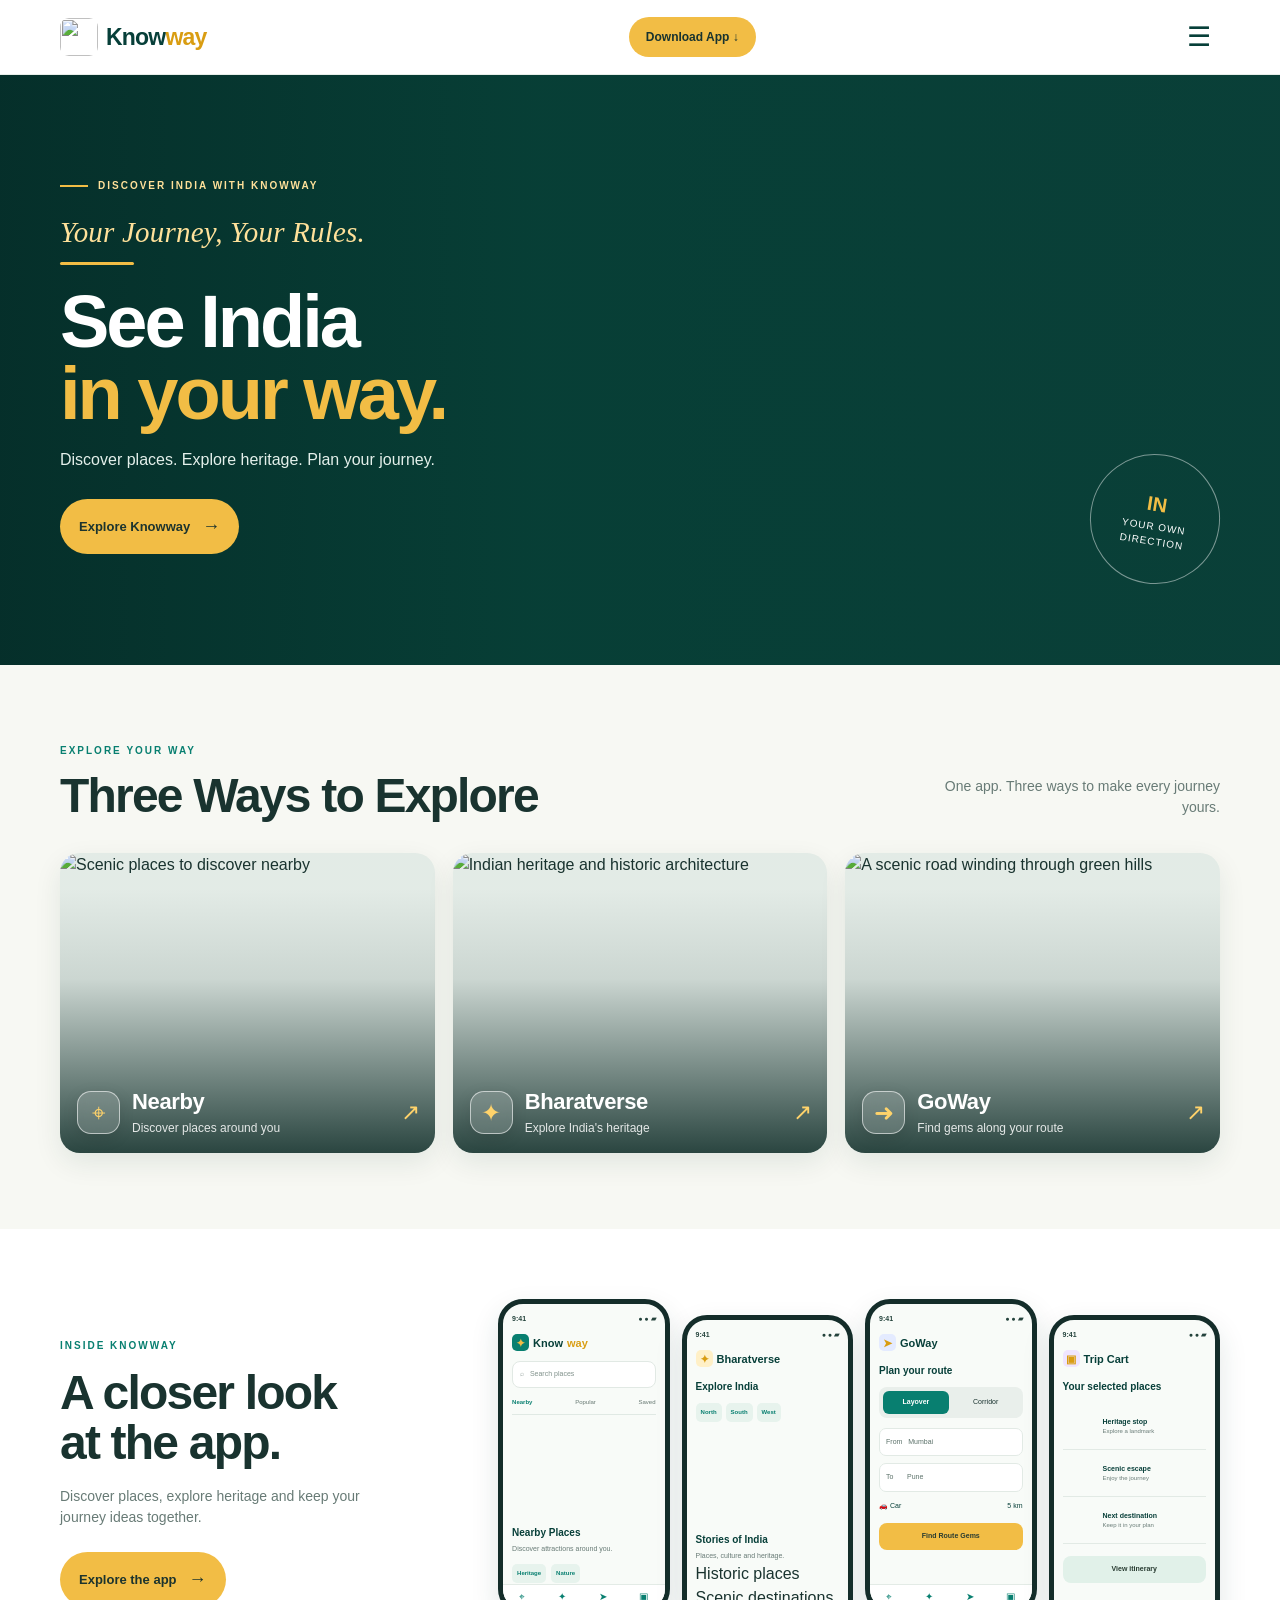
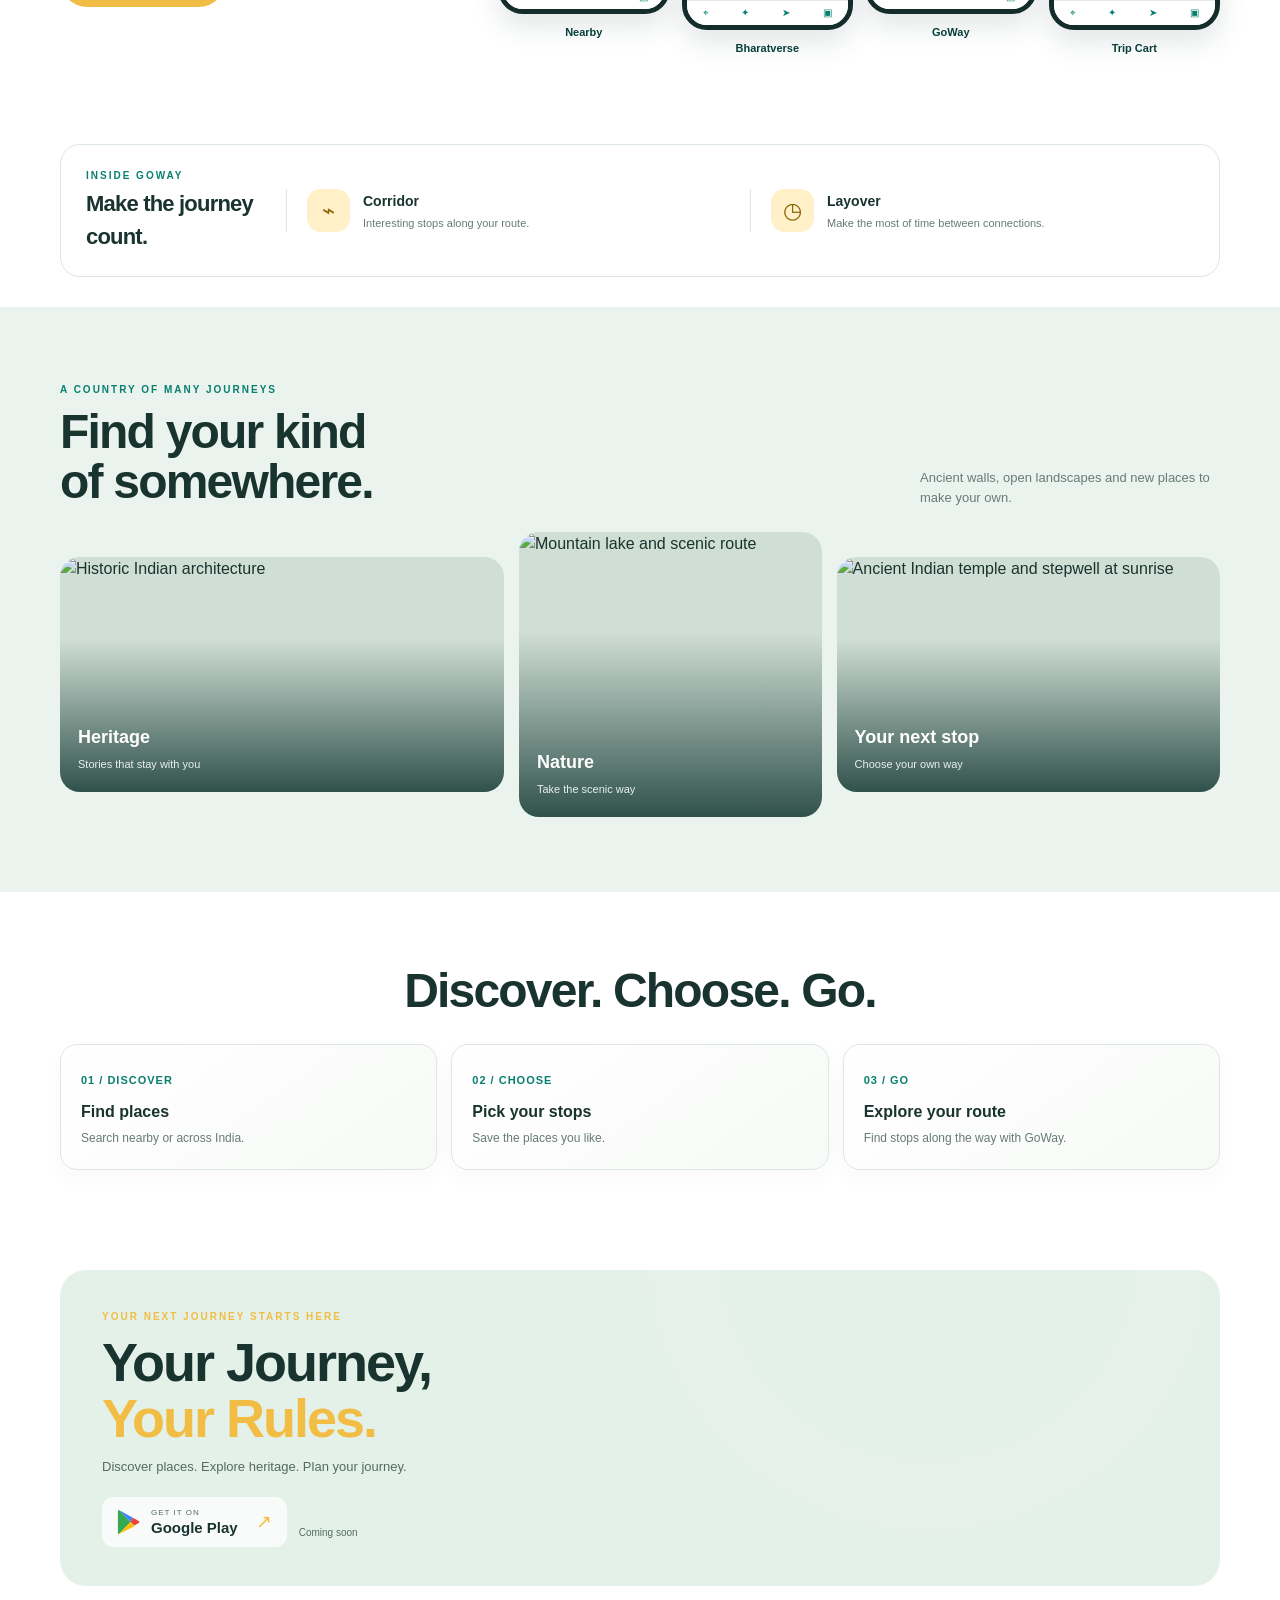
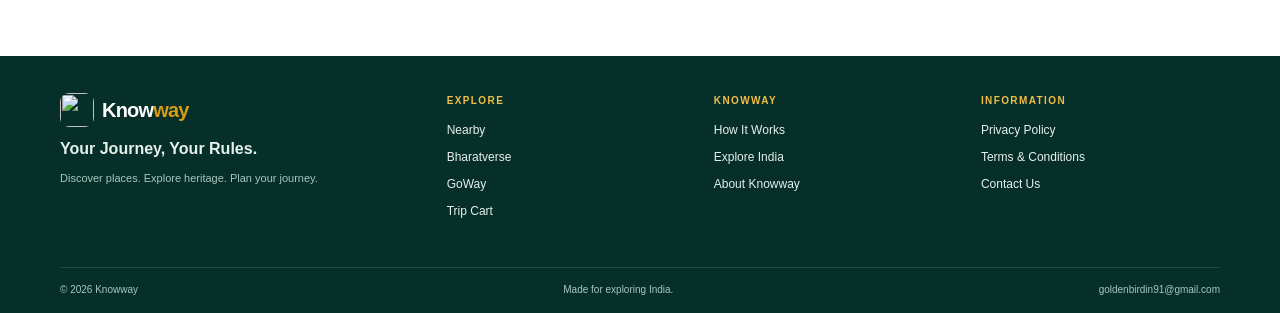
==== assets/index.html @ cfdfed5c "Add files via upload" ====
<!doctype html>
<html lang="en">
<head>
<meta charset="utf-8"><meta name="viewport" content="width=device-width, initial-scale=1">
<meta name="theme-color" content="#07584f">
<meta name="description" content="Your Journey, Your Rules. Discover nearby places, explore India's heritage with Bharatverse, find route-side places with GoWay, and collect your plans in Trip Cart.">
<title>Knowway — Your Journey, Your Rules</title>
<link rel="canonical" href="https://knowway.in/">
<link rel="icon" type="image/png" sizes="48x48" href="assets/knowway-icon.png"><link rel="apple-touch-icon" href="assets/knowway-icon.png">
<meta property="og:type" content="website"><meta property="og:site_name" content="Knowway"><meta property="og:title" content="Knowway — Your Journey, Your Rules"><meta property="og:description" content="Discover India at your pace with Nearby, Bharatverse, GoWay and Trip Cart."><meta property="og:url" content="https://knowway.in/"><meta property="og:image" content="https://knowway.in/assets/heritage-monument.jpg">
<script type="application/ld+json">{"@context":"https://schema.org","@type":"WebSite","name":"Knowway","url":"https://knowway.in/","description":"An India-focused travel and heritage discovery app."}</script>
<style>
:root{--teal:#087f70;--deep:#073f39;--gold:#f2bd45;--ink:#19332f;--muted:#687b76;--paper:#f7f8f3;--line:#dce7e1;--white:#fff}*{box-sizing:border-box}html{scroll-behavior:smooth;scroll-padding-top:82px}body{margin:0;font-family:Arial,Helvetica,sans-serif;color:var(--ink);line-height:1.5;background:var(--white)}a{color:inherit;text-decoration:none}.wrap{width:min(1160px,calc(100% - 40px));margin:auto}.top{position:sticky;top:0;z-index:20;background:#fffffff0;backdrop-filter:blur(14px);border-bottom:1px solid #e7eee9}.nav{height:74px;display:flex;align-items:center;justify-content:space-between;gap:20px}.brand{display:flex;align-items:center;gap:8px;font-weight:850;letter-spacing:-.8px;font-size:23px;color:var(--deep)}.brand img{width:38px;height:38px;object-fit:contain;border-radius:9px}.brand .way{color:#d99d12}.navlinks{display:flex;align-items:center;gap:23px;font-size:12px;font-weight:750}.navlinks a:not(.navcta):hover{color:var(--teal)}.navcta{background:var(--gold);border-radius:99px;padding:11px 17px}.menu{display:inline-flex;align-items:center;justify-content:center;width:42px;height:42px;border:0;border-radius:12px;background:transparent;color:var(--deep);font-size:27px;cursor:pointer}.menu:hover{background:#eaf3ee}.menu-panel{display:none;position:absolute;right:max(20px,calc((100vw - 1160px)/2));top:65px;width:250px;padding:10px;background:white;border:1px solid var(--line);border-radius:17px;box-shadow:0 18px 55px #073f3926;z-index:30}.menu-panel.open{display:block}.menu-panel a{display:flex;align-items:center;gap:12px;padding:11px 12px;border-radius:10px;font-size:13px;font-weight:700}.menu-panel a:hover{background:#edf6f1;color:var(--teal)}.menu-panel .mi{width:25px;text-align:center;color:var(--teal);font-size:17px}
/* A bold editorial opening: a full-bleed photograph, offset headline and a small route motif. */
.hero{min-height:590px;position:relative;isolation:isolate;overflow:hidden;display:flex;align-items:center;background:#0b4039;color:white}.hero:before{content:"";position:absolute;z-index:-2;inset:0;background:url('assets/knowway-hero-fort.jpg') center 47%/cover no-repeat;transform:scale(1.02)}.hero:after{content:"";position:absolute;z-index:-1;inset:0;background:linear-gradient(90deg,#052e29ed 0%,#063e35c9 42%,#063e3540 100%)}.hero-inner{padding:72px 0 80px;position:relative}.hero-tag{display:flex;align-items:center;gap:10px;text-transform:uppercase;letter-spacing:2px;font-size:10px;font-weight:800;color:#ffe19a}.hero-tag:before{content:"";width:28px;height:2px;background:var(--gold)}.hero-kicker{font-family:Georgia,serif;font-style:italic;font-size:clamp(20px,2.5vw,29px);color:#ffe19a;margin-top:18px;letter-spacing:.2px}.hero-kicker:after{content:"";display:block;width:74px;height:3px;border-radius:4px;background:var(--gold);margin-top:7px}h1{max-width:780px;margin:21px 0 17px;font-size:clamp(44px,6.5vw,74px);line-height:.98;letter-spacing:-3px;font-weight:850}h1 .journey{color:var(--gold)}.hero-copy{font-size:16px;max-width:420px;color:#e4f0eb;margin:0 0 27px}.primary{display:inline-flex;align-items:center;gap:12px;background:var(--gold);color:#1d342e;font-size:13px;font-weight:800;border-radius:99px;padding:14px 19px}.primary span{font-size:18px}.hero-stamp{position:absolute;right:0;bottom:50px;width:130px;height:130px;border:1px solid #ffffff75;border-radius:50%;display:grid;place-items:center;text-align:center;font-size:10px;letter-spacing:1px;text-transform:uppercase;color:#fff;transform:rotate(9deg)}.hero-stamp b{display:block;color:var(--gold);font-size:20px;letter-spacing:0}
/* Feature story is a compact editorial rail, not a row of repeated feature cards. */
.intro{padding:72px 0 76px;background:var(--paper)}.intro-head{display:grid;grid-template-columns:.9fr 1.1fr;align-items:end;gap:35px;margin-bottom:32px}.eyebrow{font-size:10px;letter-spacing:2px;text-transform:uppercase;font-weight:850;color:var(--teal)}h2{font-size:clamp(30px,4.3vw,48px);line-height:1.04;letter-spacing:-1.8px;margin:10px 0 0}.intro-head p{max-width:430px;margin:0 0 3px;color:var(--muted);font-size:14px}.feature-layout{display:grid;grid-template-columns:.83fr 1.17fr;gap:22px;align-items:stretch}.feature-list{display:flex;flex-direction:column;border-top:1px solid var(--line)}.feature-item{display:grid;grid-template-columns:42px 1fr 20px;gap:12px;align-items:center;padding:18px 5px;border-bottom:1px solid var(--line)}.feature-no{width:34px;height:34px;border-radius:11px;display:grid;place-items:center;background:#e0f1e9;color:var(--teal);font-size:12px;font-weight:800}.feature-item:nth-child(2) .feature-no{background:#fff0c7;color:#8c6500}.feature-item:nth-child(3) .feature-no{background:#e8edff;color:#4a5d9a}.feature-item:nth-child(4) .feature-no{background:#f0e7ff;color:#7750a1}.feature-item h3{font-size:16px;margin:0 0 3px}.feature-item p{font-size:12px;color:var(--muted);margin:0}.feature-item .arrow{color:var(--teal);font-size:20px}.image-feature{position:relative;isolation:isolate;min-height:104px;padding:14px 8px 14px 12px;overflow:hidden;border-radius:14px}.image-feature>img{position:absolute;inset:0;width:100%;height:100%;object-fit:cover;z-index:-2;opacity:.22}.image-feature:before{content:"";position:absolute;inset:0;background:linear-gradient(90deg,#f7f8f3f5,#f7f8f3c9);z-index:-1}.feature-visual{min-height:360px;position:relative;border-radius:26px;overflow:hidden;background:#d9e7df}.feature-visual img{width:100%;height:100%;position:absolute;inset:0;object-fit:cover}.feature-visual:after{content:"";position:absolute;inset:35% 0 0;background:linear-gradient(transparent,#052f29d9)}.visual-note{position:absolute;z-index:1;bottom:24px;left:25px;right:25px;color:#fff;display:flex;align-items:end;justify-content:space-between;gap:15px}.visual-note strong{display:block;font-size:25px;letter-spacing:-.6px}.visual-note span{font-size:12px;color:#e2eee8}.visual-chip{border:1px solid #ffffff99;border-radius:99px;padding:9px 12px;font-size:11px;white-space:nowrap}

/* A compact, illustrative product preview: original UI treatment, not copied from another travel site. */
.app-preview{padding:70px 0 74px;background:#fff;overflow:hidden}.app-preview-inner{display:grid;grid-template-columns:.72fr 1.28fr;gap:32px;align-items:center}.app-preview-copy h2{margin-top:12px}.app-preview-copy p{max-width:310px;color:var(--muted);font-size:14px;margin:18px 0 24px}.phone-showcase{display:grid;grid-template-columns:repeat(4,minmax(0,1fr));gap:12px;align-items:center}.phone{min-width:0}.phone-offset{transform:translateY(16px)}.phone-screen{height:315px;padding:10px 9px 0;border:5px solid #142d2a;border-radius:25px;background:#f8fbf8;box-shadow:0 12px 28px #143e3520;position:relative;overflow:hidden}.phone-status{display:flex;justify-content:space-between;font-size:7px;font-weight:800;color:#24433c;margin-bottom:10px}.phone-brand{font-size:11px;font-weight:850;color:var(--deep);display:flex;align-items:center;gap:4px;margin-bottom:10px}.phone-brand>span:last-child{color:#d99d12}.mini-logo{display:grid;place-items:center;width:17px;height:17px;border-radius:5px;background:var(--teal);color:var(--gold);font-size:11px}.mini-logo.gold{background:#fff0c7;color:#8c6500}.mini-logo.blue{background:#e4ebff;color:#4964a7}.mini-logo.purple{background:#efe5ff;color:#7650a1}.phone-search{font-size:7px;background:white;border:1px solid #e1e9e4;border-radius:8px;padding:7px;color:#80918b;margin-bottom:10px}.phone-tabs{display:flex;justify-content:space-between;font-size:6px;color:#657771;padding-bottom:7px;border-bottom:1px solid #e0e9e4}.phone-tabs b{color:var(--teal)}.phone-photo{height:92px;border-radius:9px;margin:9px 0;background-size:cover;background-position:center}.nearby-photo{background-image:url('assets/heritage-monument.jpg')}.heritage-photo{background-image:url('assets/knowway-destination-nature.jpg')}.phone-title{display:block;font-size:10px;color:var(--deep);margin:4px 0}.phone-screen>small{display:block;font-size:7px;color:var(--muted)}.phone-mini-row{display:flex;gap:5px;margin-top:10px}.phone-mini-row span,.state-pills span{background:#e7f3ed;border-radius:5px;padding:5px;font-size:6px;color:var(--teal);font-weight:700}.phone-bottom{position:absolute;bottom:0;left:0;right:0;height:25px;background:white;border-top:1px solid #e3ebe6;display:flex;align-items:center;justify-content:space-around;color:var(--teal);font-size:10px}.phone>label{display:block;text-align:center;font-size:11px;font-weight:800;color:var(--deep);margin-top:10px}.phone-section-title{font-size:10px;font-weight:800;color:var(--deep);margin:12px 0 9px}.state-pills{display:flex;gap:4px;margin-bottom:7px}.route-pill{display:flex;gap:4px;background:#e9efeb;border-radius:8px;padding:4px;margin-bottom:10px;font-size:7px}.route-pill>*{width:50%;text-align:center;padding:6px;border-radius:6px}.route-pill b{background:var(--teal);color:white}.route-field{font-size:7px;color:#5b7169;background:white;border:1px solid #e2eae5;padding:8px 6px;border-radius:7px;margin:7px 0}.route-choice{display:flex;justify-content:space-between;font-size:7px;margin:9px 0;color:var(--deep)}.route-button{background:var(--gold);border-radius:8px;text-align:center;padding:8px 3px;font-size:7px;font-weight:800;color:#283b31;margin-top:12px}.route-button.light{background:#e1f1e9}.saved-place{display:flex;align-items:center;gap:7px;padding:7px 0;border-bottom:1px solid #e2eae5}.saved-thumb{flex:0 0 33px;height:32px;border-radius:6px;background-size:cover;background-position:center}.thumb-one{background-image:url('assets/heritage-monument.jpg')}.thumb-two{background-image:url('assets/knowway-destination-nature.jpg')}.thumb-three{background-image:url('assets/knowway-feature-heritage.jpg')}.saved-place span{min-width:0}.saved-place b,.saved-place small{display:block}.saved-place b{font-size:7px;color:var(--deep)}.saved-place small{font-size:6px;color:var(--muted)}

/* GoWay gets its own route-like ribbon rather than another card grid. */
.route-band{padding:30px 0;background:#fff}.route-inner{display:grid;grid-template-columns:180px 1fr 1fr;align-items:center;gap:20px;padding:23px 25px;border:1px solid var(--line);border-radius:20px}.route-title .eyebrow{display:block}.route-title strong{display:block;font-size:22px;letter-spacing:-.8px;margin-top:4px}.route-option{display:flex;align-items:center;gap:13px;padding-left:20px;border-left:1px solid var(--line)}.route-symbol{flex:0 0 43px;width:43px;height:43px;border-radius:14px;background:#fff0c8;color:#8a6406;display:grid;place-items:center;font-size:22px}.route-option h3{font-size:14px;margin:0 0 3px}.route-option p{font-size:11px;color:var(--muted);margin:0}
/* Destination imagery is arranged as an offset collage, not standard equal cards. */
.discover{padding:75px 0;background:#eaf3ee}.discover-top{display:flex;align-items:end;justify-content:space-between;gap:20px;margin-bottom:25px}.discover-top p{max-width:300px;color:var(--muted);font-size:13px;margin:0}.collage{display:grid;grid-template-columns:1.1fr .75fr .95fr;gap:15px;align-items:center}.place{position:relative;overflow:hidden;border-radius:20px;background:#d0dfd6;min-height:235px}.place:nth-child(2){min-height:285px}.place img{position:absolute;inset:0;width:100%;height:100%;object-fit:cover;transition:transform .5s}.place:hover img{transform:scale(1.04)}.place:after{content:"";position:absolute;inset:35% 0 0;background:linear-gradient(transparent,#082e28cc)}.place-label{position:absolute;z-index:1;bottom:17px;left:18px;color:white}.place-label strong{display:block;font-size:18px}.place-label span{font-size:11px;color:#e7f0ec}
.how{padding:74px 0 80px}.how-head{display:flex;justify-content:center;align-items:center;text-align:center;margin-bottom:28px}.how-head h2{margin:0}.how-head p{display:none}.steps{display:grid;grid-template-columns:repeat(3,1fr);gap:14px;border:0}.step{padding:22px 20px;position:relative;border:1px solid var(--line);border-radius:17px;background:linear-gradient(145deg,#fff,#f7faf7);box-shadow:0 8px 22px #19332f08}.step+.step{padding-left:20px;border-left:1px solid var(--line)}.step b{color:var(--teal);font-size:11px;letter-spacing:1px}.step h3{margin:9px 0 5px;font-size:16px}.step p{margin:0;color:var(--muted);font-size:12px}
/* The download moment is a distinctive dark-green landscape panel with an oversized gold route line. */
.download{padding:20px 0 70px}.download-panel{position:relative;overflow:hidden;min-height:285px;border-radius:26px;background:#e4f1e9;color:var(--ink);display:grid;grid-template-columns:1.1fr .9fr;align-items:center}.download-panel:before{content:"";position:absolute;width:420px;height:420px;border:1px solid #ffffff19;border-radius:50%;right:7%;top:-230px;box-shadow:0 0 0 35px #ffffff08,0 0 0 70px #ffffff06}.download-copy{padding:39px 20px 39px 42px;position:relative;z-index:1}.download-copy .eyebrow{color:var(--gold)}.download h2{font-size:clamp(34px,4.5vw,54px);margin:10px 0 11px;letter-spacing:-2px}.download h2 span{color:var(--gold)}.download-copy p{max-width:370px;color:#526b63;font-size:13px;margin:0}.play-badge{display:inline-flex;align-items:center;gap:10px;border:1px solid #ffffff80;border-radius:12px;padding:9px 14px;margin-top:20px;background:#ffffffb8}.play-badge svg{width:24px;height:28px}.play-badge small{display:block;font-size:8px;letter-spacing:1px;color:#526b63}.play-badge strong{font-size:15px;line-height:1.2;display:block}.play-badge .arrow{font-size:19px;color:var(--gold);margin-left:8px}.coming{font-size:10px;color:#526b63;margin-left:12px}.download-art{height:100%;min-height:285px;position:relative;background:url('assets/download-banner.jpg') center/cover no-repeat;clip-path:polygon(14% 0,100% 0,100% 100%,0 100%)}.download-art:after{content:"";position:absolute;inset:0;background:linear-gradient(90deg,#e4f1e900,#e4f1e900)}
.footer-grid{display:grid;grid-template-columns:1.5fr 1fr 1fr 1fr;gap:28px;padding:10px 0 25px}.footer-brand p{margin:10px 0 4px;font-weight:700}.footer-brand small{font-size:11px;color:#a9c6bc}.footer-col{display:flex;flex-direction:column;align-items:flex-start;gap:9px;font-size:12px}.footer-col strong{font-size:10px;letter-spacing:1.4px;color:var(--gold);margin-bottom:4px}.footer-col a:hover{color:var(--gold)}.footer{background:#062f2a;color:#e6f0eb;padding:27px 0 16px}.footer-main{display:flex;align-items:center;justify-content:space-between;gap:20px}.footer .brand{color:#fff;font-size:20px}.footer .brand img{width:34px;height:34px}.footer-line{font-size:11px;color:#bad0c8;margin-top:6px}.more-wrap{position:relative}.more-btn{display:inline-flex;align-items:center;gap:10px;padding:10px 15px;border:1px solid #ffffff48;border-radius:99px;color:white;background:transparent;font-size:12px;font-weight:700;cursor:pointer}.more-links{display:none;position:absolute;right:0;bottom:calc(100% + 10px);min-width:180px;background:#fff;color:var(--ink);padding:9px;border-radius:13px;box-shadow:0 12px 35px #001d1980}.more-links a{display:block;padding:10px 11px;font-size:12px;border-radius:8px}.more-links a:hover{background:var(--paper)}.more-wrap:focus-within .more-links,.more-wrap.open .more-links{display:block}.copyright{border-top:1px solid #ffffff1e;margin-top:22px;padding-top:14px;display:flex;justify-content:space-between;gap:12px;font-size:10px;color:#a9c7bd}
@media(max-width:800px){.wrap{width:calc(100% - 32px)}.nav{height:67px}.brand{font-size:20px}.brand img{width:34px;height:34px}.navlinks{gap:13px;font-size:11px}.navlinks a:nth-child(2){display:none}.hero{min-height:550px}.hero-stamp{right:5px;bottom:28px;width:95px;height:95px;font-size:8px}.hero-stamp b{font-size:16px}.intro-head{grid-template-columns:1fr;gap:12px}.feature-layout{grid-template-columns:1fr 1fr}.feature-visual{min-height:390px}.route-inner{grid-template-columns:1fr 1fr}.route-title{grid-column:1/-1}.route-option:first-of-type{border-left:0;padding-left:0}.collage{grid-template-columns:1fr 1fr}.place:first-child{grid-row:span 2;min-height:360px}.place:nth-child(2){min-height:170px}.place:nth-child(3){min-height:170px}.steps{grid-template-columns:repeat(3,1fr)}.step:nth-child(3){border-left:1px solid var(--line);padding-left:20px}.download-panel{grid-template-columns:1fr .7fr}.download-copy{padding:32px 10px 32px 27px}.download-art{min-height:300px}}
@media(max-width:700px){.footer-grid{grid-template-columns:1fr 1fr;gap:22px}.footer-brand{grid-column:1/-1}.menu-panel{right:14px;top:60px}}@media(max-width:540px){.wrap{width:calc(100% - 28px)}.nav{gap:8px}.brand{font-size:18px;gap:5px}.brand img{width:30px;height:30px}.navlinks{gap:9px}.navlinks a{font-size:10px}.navlinks a:nth-child(1){display:none}.navlinks a.navcta{display:inline-flex!important}.navlinks a:nth-child(2){display:none}.navlinks a:nth-child(3){display:none}.menu{width:34px}.navcta{padding:9px 10px}.hero{min-height:510px}.hero:after{background:linear-gradient(90deg,#052e29e8 0%,#063e35b0 68%,#063e354c 100%)}.hero-inner{padding:54px 0 82px}.hero-tag{font-size:9px;letter-spacing:1.4px}h1{font-size:clamp(46px,12vw,62px);letter-spacing:-2.6px}.hero-copy{font-size:14px;max-width:300px}.hero-stamp{width:78px;height:78px;bottom:18px;right:0;font-size:7px}.hero-stamp b{font-size:14px}.intro,.discover,.how{padding:52px 0}.intro-head{margin-bottom:20px}h2{font-size:34px}.feature-layout{grid-template-columns:1fr}.feature-list{order:2}.feature-visual{order:1;min-height:250px}.visual-note{left:17px;right:17px;bottom:16px}.visual-note strong{font-size:21px}.visual-chip{font-size:9px;padding:7px 9px}.feature-item{padding:13px 2px}.route-band{padding:15px 0 30px}.route-inner{grid-template-columns:1fr;padding:18px;gap:16px}.route-title{grid-column:auto}.route-option,.route-option:first-of-type{border-left:0;padding-left:0}.discover-top,.how-head{display:block}.discover-top p,.how-head p{margin-top:10px}.collage{gap:10px}.place{min-height:190px;border-radius:16px}.place:first-child{min-height:300px}.place:nth-child(2),.place:nth-child(3){min-height:145px}.place-label{left:12px;bottom:12px}.place-label strong{font-size:15px}.place-label span{font-size:10px}.steps{grid-template-columns:1fr;gap:10px}.step{padding:16px}.step+.step{padding-left:16px}.step h3{font-size:14px}.step p{font-size:11px}.download{padding:0 0 50px}.download-panel{grid-template-columns:1fr;border-radius:20px}.download-copy{padding:28px 22px 25px}.download h2{font-size:40px}.download-art{min-height:155px;clip-path:none;background-position:center 45%}.coming{display:block;margin:9px 0 0}.footer-main{align-items:flex-start}.footer-line{max-width:160px}.copyright{font-size:9px;flex-wrap:wrap}.more-links{right:0}}

@media(max-width:800px){.app-preview-inner{grid-template-columns:1fr;gap:25px}.app-preview-copy{max-width:520px}.phone-showcase{gap:10px}.phone-screen{height:295px;padding-left:7px;padding-right:7px}.phone-photo{height:78px}}
@media(max-width:540px){.app-preview{padding:52px 0 58px}.phone-showcase{grid-template-columns:repeat(2,minmax(0,1fr));gap:16px 12px;max-width:390px;margin:auto}.phone-screen{height:315px;padding:10px 9px 0;border-radius:24px}.phone-photo{height:92px}.phone-offset{transform:none}.phone>label{margin-top:7px}.app-preview-copy h2{font-size:34px}}

/* Three Ways to Explore — compact, image-led cards in one horizontal row */
.ways-head{grid-template-columns:1fr auto!important;align-items:end!important;gap:20px!important}
.ways-head p{max-width:290px!important;text-align:right}
.three-ways{display:grid;grid-template-columns:repeat(3,minmax(0,1fr));gap:18px;margin-top:28px}
.way-card{position:relative;display:block;min-height:218px;height:clamp(218px,25vw,300px);overflow:hidden;border-radius:20px;background:#e7efea;isolation:isolate;text-decoration:none;box-shadow:0 10px 28px rgba(10,57,48,.09);transition:transform .22s ease,box-shadow .22s ease}
.way-card>img{position:absolute;inset:0;width:100%;height:100%;object-fit:cover;z-index:-2;transition:transform .35s ease}
.way-card:hover{transform:translateY(-4px);box-shadow:0 16px 34px rgba(10,57,48,.16)}
.way-card:hover>img{transform:scale(1.045)}
.way-shade{position:absolute;inset:0;z-index:-1;background:linear-gradient(180deg,rgba(4,35,30,.02) 12%,rgba(4,35,30,.12) 42%,rgba(4,35,30,.83) 100%)}
.way-content{position:absolute;left:17px;right:15px;bottom:17px;display:flex;align-items:center;gap:12px;color:#fff}
.way-icon{width:43px;height:43px;flex:0 0 43px;display:grid;place-items:center;border:1px solid rgba(255,255,255,.58);border-radius:14px;background:rgba(255,255,255,.17);backdrop-filter:blur(8px);font-size:24px;color:#ffd36b;box-shadow:0 4px 16px rgba(0,0,0,.1)}
.way-content>span:nth-child(2){display:flex;flex-direction:column;min-width:0}
.way-content strong{font-size:clamp(17px,2vw,22px);line-height:1.15;letter-spacing:-.35px}
.way-content small{font-size:12px;line-height:1.35;color:rgba(255,255,255,.86);margin-top:5px}
.way-arrow{margin-left:auto;align-self:center;font-size:23px;color:#ffd36b}
@media(max-width:700px){.ways-head{grid-template-columns:1fr!important;gap:10px!important}.ways-head p{text-align:left!important;max-width:none!important}.three-ways{gap:10px;margin-top:22px}.way-card{min-height:158px;height:190px;border-radius:15px}.way-content{left:10px;right:9px;bottom:12px;gap:7px;align-items:flex-end}.way-icon{width:31px;height:31px;flex-basis:31px;border-radius:10px;font-size:18px}.way-content strong{font-size:14px}.way-content small{font-size:10px;line-height:1.2}.way-arrow{font-size:18px;margin-bottom:4px}}
@media(max-width:390px){.three-ways{gap:7px}.way-card{height:166px;min-height:145px}.way-content{left:8px;right:7px;gap:5px;bottom:10px}.way-icon{width:26px;height:26px;flex-basis:26px;font-size:15px}.way-content strong{font-size:12px}.way-content small{font-size:9px}.way-arrow{font-size:15px}}

</style>
</head>
<body>
<header class="top"><div class="wrap nav"><a class="brand" href="#home" aria-label="Knowway home"><img src="assets/knowway-icon.png" alt=""><span>Know<span class="way">way</span></span></a><nav class="navlinks" aria-label="Main navigation"><a class="navcta" href="#download">Download App ↓</a></nav><button class="menu" id="menu-btn" aria-label="Open website menu" aria-expanded="false">☰</button><nav class="menu-panel" id="menu-panel" aria-label="More information"><a href="about.html"><span class="mi">ⓘ</span>About Knowway</a><a href="how-it-works.html"><span class="mi">✳</span>How It Works</a><a href="#destinations"><span class="mi">⌖</span>Explore India</a><a href="#explore"><span class="mi">▦</span>Features</a><a href="privacy-policy.html"><span class="mi">♧</span>Privacy Policy</a><a href="terms-and-conditions.html"><span class="mi">▤</span>Terms &amp; Conditions</a><a href="#contact"><span class="mi">✉</span>Contact Us</a></nav></div></header>
<main id="home">
<section class="hero"><div class="wrap hero-inner"><div class="hero-tag">Discover India with Knowway</div><div class="hero-kicker">Your Journey, Your Rules.</div><h1>See India<br><span class="journey">in your way.</span></h1><p class="hero-copy">Discover places. Explore heritage. Plan your journey.</p><a class="primary" href="#explore">Explore Knowway <span>→</span></a><div class="hero-stamp"><div><b>IN</b>your own<br>direction</div></div></div></section>
<section class="intro" id="features">
  <div class="wrap">
    <div class="intro-head ways-head">
      <div><span class="eyebrow">EXPLORE YOUR WAY</span><h2>Three Ways to Explore</h2></div>
      <p>One app. Three ways to make every journey yours.</p>
    </div>
    <div class="three-ways">
      <a class="way-card way-nearby" id="nearby" href="#download">
        <img src="assets/nearby-card.jpg" alt="Scenic places to discover nearby" loading="lazy">
        <span class="way-shade"></span>
        <span class="way-content"><span class="way-icon" aria-hidden="true">⌖</span><span><strong>Nearby</strong><small>Discover places around you</small></span><span class="way-arrow" aria-hidden="true">↗</span></span>
      </a>
      <a class="way-card way-bharatverse" id="bharatverse" href="#destinations">
        <img src="assets/bharatverse-card.jpg" alt="Indian heritage and historic architecture" loading="lazy">
        <span class="way-shade"></span>
        <span class="way-content"><span class="way-icon" aria-hidden="true">✦</span><span><strong>Bharatverse</strong><small>Explore India's heritage</small></span><span class="way-arrow" aria-hidden="true">↗</span></span>
      </a>
      <a class="way-card way-goway" id="goway" href="#route-tools">
        <img src="assets/goway-card.jpg" alt="A scenic road winding through green hills" loading="lazy">
        <span class="way-shade"></span>
        <span class="way-content"><span class="way-icon" aria-hidden="true">➜</span><span><strong>GoWay</strong><small>Find gems along your route</small></span><span class="way-arrow" aria-hidden="true">↗</span></span>
      </a>
    </div>
  </div>
</section>
<section class="app-preview" id="app-preview"><div class="wrap app-preview-inner"><div class="app-preview-copy"><span class="eyebrow">Inside Knowway</span><h2>A closer look<br>at the app.</h2><p>Discover places, explore heritage and keep your journey ideas together.</p><a class="primary" href="#download">Explore the app <span>→</span></a></div><div class="phone-showcase" aria-label="Illustrative previews of Knowway app features"><article class="phone"><div class="phone-screen"><div class="phone-status"><span>9:41</span><span>● ● ▰</span></div><div class="phone-brand"><span class="mini-logo">✦</span> Know<span>way</span></div><div class="phone-search">⌕ &nbsp; Search places</div><div class="phone-tabs"><b>Nearby</b><span>Popular</span><span>Saved</span></div><div class="phone-photo nearby-photo"></div><strong class="phone-title">Nearby Places</strong><small>Discover attractions around you.</small><div class="phone-mini-row"><span>Heritage</span><span>Nature</span></div><div class="phone-bottom"><span>⌖</span><span>✦</span><span>➤</span><span>▣</span></div></div><label>Nearby</label></article><article class="phone phone-offset"><div class="phone-screen"><div class="phone-status"><span>9:41</span><span>● ● ▰</span></div><div class="phone-brand"><span class="mini-logo gold">✦</span> Bharatverse</div><div class="phone-section-title">Explore India</div><div class="state-pills"><span>North</span><span>South</span><span>West</span></div><div class="phone-photo heritage-photo"></div><strong class="phone-title">Stories of India</strong><small>Places, culture and heritage.</small><div class="phone-list"><i></i><span>Historic places</span></div><div class="phone-list"><i></i><span>Scenic destinations</span></div><div class="phone-bottom"><span>⌖</span><span>✦</span><span>➤</span><span>▣</span></div></div><label>Bharatverse</label></article><article class="phone"><div class="phone-screen"><div class="phone-status"><span>9:41</span><span>● ● ▰</span></div><div class="phone-brand"><span class="mini-logo blue">➤</span> GoWay</div><div class="phone-section-title">Plan your route</div><div class="route-pill"><b>Layover</b><span>Corridor</span></div><div class="route-field">From &nbsp; Mumbai</div><div class="route-field">To &nbsp;&nbsp;&nbsp;&nbsp;&nbsp; Pune</div><div class="route-choice"><span>🚗 Car</span><span>5 km</span></div><div class="route-button">Find Route Gems</div><div class="phone-bottom"><span>⌖</span><span>✦</span><span>➤</span><span>▣</span></div></div><label>GoWay</label></article><article class="phone phone-offset"><div class="phone-screen"><div class="phone-status"><span>9:41</span><span>● ● ▰</span></div><div class="phone-brand"><span class="mini-logo purple">▣</span> Trip Cart</div><div class="phone-section-title">Your selected places</div><div class="saved-place"><div class="saved-thumb thumb-one"></div><span><b>Heritage stop</b><small>Explore a landmark</small></span></div><div class="saved-place"><div class="saved-thumb thumb-two"></div><span><b>Scenic escape</b><small>Enjoy the journey</small></span></div><div class="saved-place"><div class="saved-thumb thumb-three"></div><span><b>Next destination</b><small>Keep it in your plan</small></span></div><div class="route-button light">View itinerary</div><div class="phone-bottom"><span>⌖</span><span>✦</span><span>➤</span><span>▣</span></div></div><label>Trip Cart</label></article></div></div></section>
<section class="route-band" id="route-tools"><div class="wrap route-inner"><div class="route-title"><span class="eyebrow">Inside GoWay</span><strong>Make the journey count.</strong></div><article class="route-option"><span class="route-symbol" aria-hidden="true">⌁</span><div><h3>Corridor</h3><p>Interesting stops along your route.</p></div></article><article class="route-option"><span class="route-symbol" aria-hidden="true">◷</span><div><h3>Layover</h3><p>Make the most of time between connections.</p></div></article></div></section>
<section class="discover" id="destinations"><div class="wrap"><div class="discover-top"><div><div class="eyebrow">A country of many journeys</div><h2>Find your kind<br>of somewhere.</h2></div><p>Ancient walls, open landscapes and new places to make your own.</p></div><div class="collage"><article class="place"><img src="assets/heritage-monument.jpg" alt="Historic Indian architecture" loading="lazy"><div class="place-label"><strong>Heritage</strong><span>Stories that stay with you</span></div></article><article class="place"><img src="assets/goway-journey.png" alt="Mountain lake and scenic route" loading="lazy"><div class="place-label"><strong>Nature</strong><span>Take the scenic way</span></div></article><article class="place"><img src="assets/knowway-feature-heritage.jpg" alt="Ancient Indian temple and stepwell at sunrise" loading="lazy"><div class="place-label"><strong>Your next stop</strong><span>Choose your own way</span></div></article></div></div></section>
<section class="how" id="how"><div class="wrap"><div class="how-head"><h2>Discover. Choose. Go.</h2></div><div class="steps"><article class="step"><b>01 / DISCOVER</b><h3>Find places</h3><p>Search nearby or across India.</p></article><article class="step"><b>02 / CHOOSE</b><h3>Pick your stops</h3><p>Save the places you like.</p></article><article class="step"><b>03 / GO</b><h3>Explore your route</h3><p>Find stops along the way with GoWay.</p></article></div></div></section>
<section class="download" id="download"><div class="wrap"><div class="download-panel"><div class="download-copy"><div class="eyebrow">Your next journey starts here</div><h2>Your Journey,<br><span>Your Rules.</span></h2><p>Discover places. Explore heritage. Plan your journey.</p><a class="play-badge" href="#" id="play-store-link" aria-label="Knowway on Google Play, coming soon"><svg viewBox="0 0 32 36" aria-hidden="true"><path fill="#34A853" d="M2 1.8 18.1 18 2 34.2c-.5-.5-.8-1.2-.8-2.1V3.9c0-.9.3-1.6.8-2.1Z"/><path fill="#4285F4" d="m2 1.8 19.2 10.6L18.1 18Z"/><path fill="#FBBC04" d="m18.1 18 5.1 5.6L2 34.2Z"/><path fill="#EA4335" d="m21.2 12.4 7.1 3.9c1.9 1 1.9 2.4 0 3.4l-5.1 2.9L18.1 18Z"/></svg><span><small>GET IT ON</small><strong>Google Play</strong></span><span class="arrow">↗</span></a><span class="coming" id="download-note">Coming soon</span></div><div class="download-art" role="img" aria-label="Indian heritage landscape"></div></div></div></section>
</main>
<footer class="footer" id="about"><div class="wrap"><div class="footer-grid"><div class="footer-brand"><a class="brand" href="#home"><img src="assets/knowway-icon.png" alt=""><span>Know<span class="way">way</span></span></a><p>Your Journey, Your Rules.</p><small>Discover places. Explore heritage. Plan your journey.</small></div><div class="footer-col"><strong>EXPLORE</strong><a href="#nearby">Nearby</a><a href="#bharatverse">Bharatverse</a><a href="#goway">GoWay</a><a href="#trip-cart">Trip Cart</a></div><div class="footer-col"><strong>KNOWWAY</strong><a href="how-it-works.html">How It Works</a><a href="#destinations">Explore India</a><a href="about.html">About Knowway</a></div><div class="footer-col" id="privacy"><strong>INFORMATION</strong><a href="privacy-policy.html">Privacy Policy</a><a href="terms-and-conditions.html">Terms &amp; Conditions</a><a href="contact.html">Contact Us</a></div></div><div class="copyright"><span>© <span id="year"></span> Knowway</span><span>Made for exploring India.</span><a href="mailto:goldenbirdin91@gmail.com">goldenbirdin91@gmail.com</a></div></div></footer>
<script>document.getElementById('year').textContent=new Date().getFullYear();const menuBtn=document.getElementById('menu-btn'),menuPanel=document.getElementById('menu-panel');menuBtn.addEventListener('click',()=>{const open=menuPanel.classList.toggle('open');menuBtn.setAttribute('aria-expanded',String(open));menuBtn.setAttribute('aria-label',open?'Close website menu':'Open website menu');menuBtn.textContent=open?'×':'☰'});document.addEventListener('click',e=>{if(!menuPanel.contains(e.target)&&!menuBtn.contains(e.target)){menuPanel.classList.remove('open');menuBtn.setAttribute('aria-expanded','false');menuBtn.setAttribute('aria-label','Open website menu');menuBtn.textContent='☰'}});menuPanel.querySelectorAll('a').forEach(a=>a.addEventListener('click',()=>{menuPanel.classList.remove('open');menuBtn.setAttribute('aria-expanded','false');menuBtn.textContent='☰'}));</script>
</body></html>
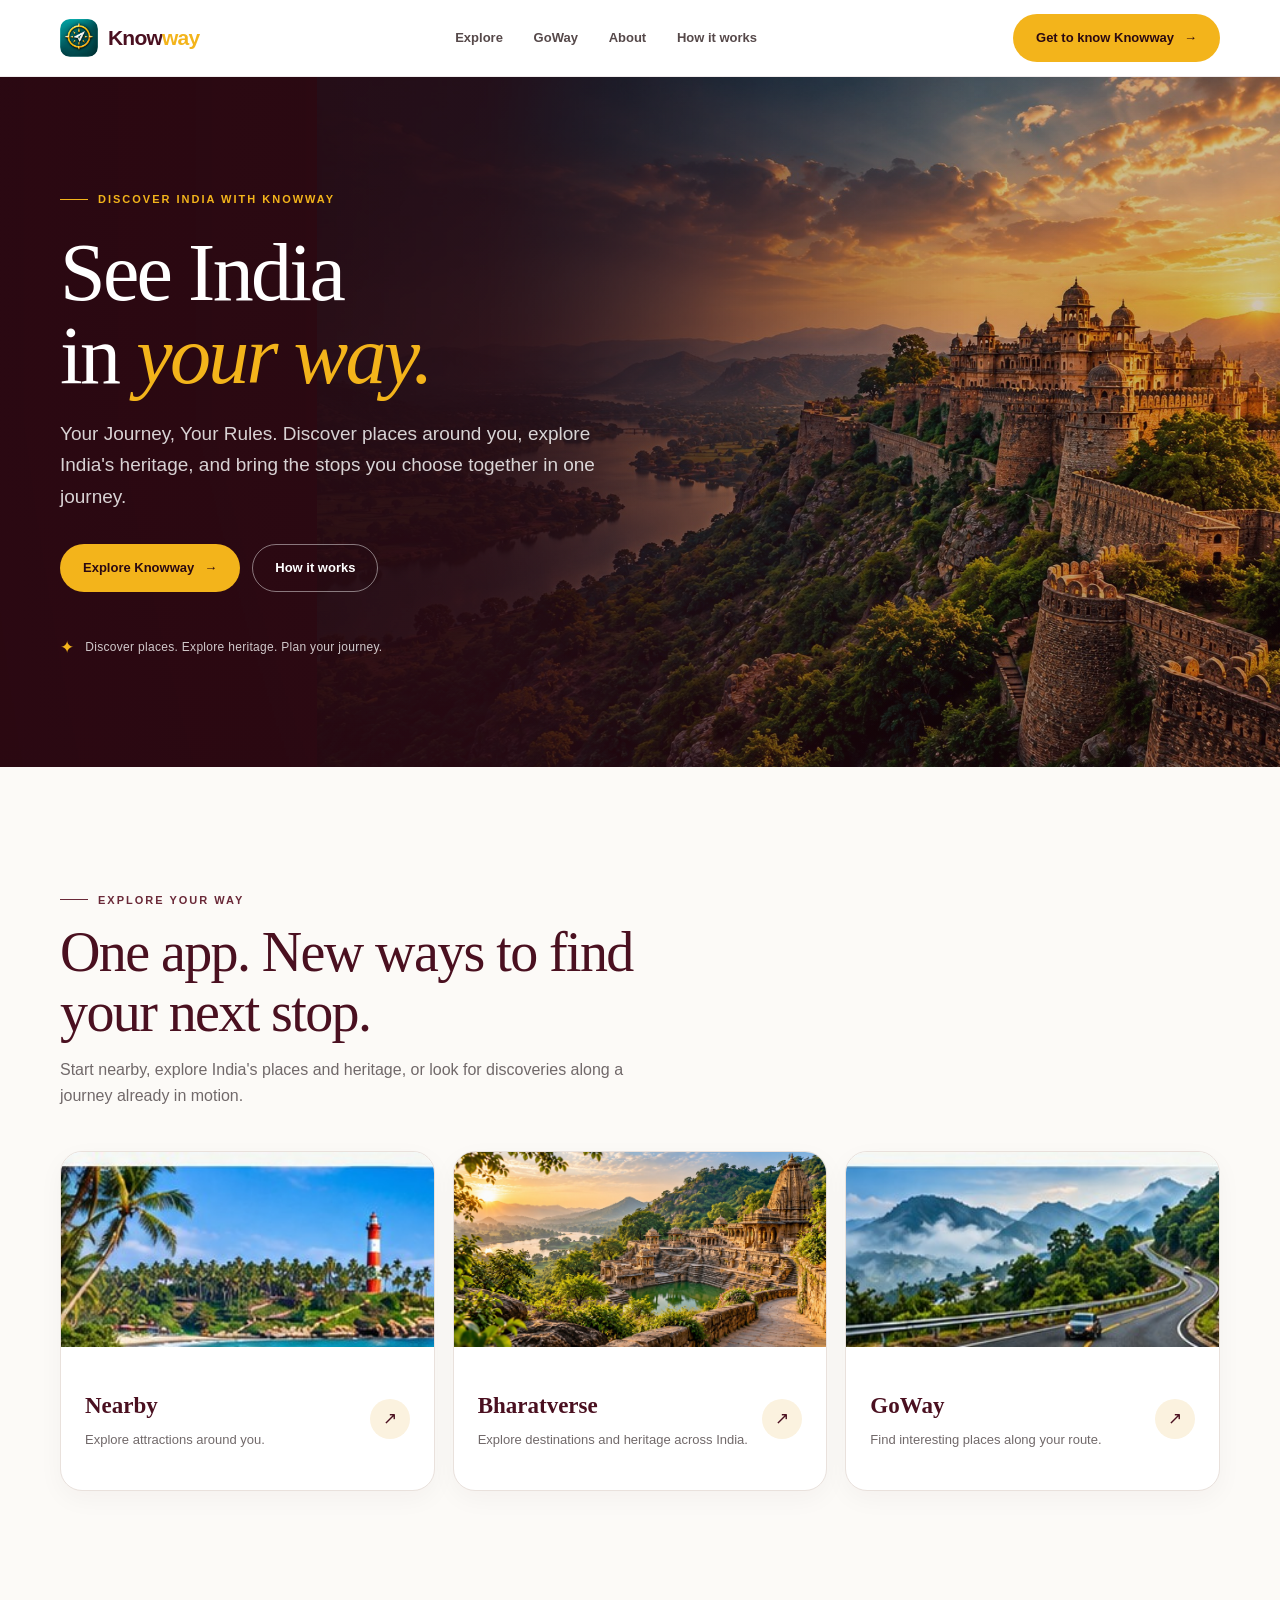
==== commit c36ff4f1: "Complete responsive website redesign Co-authored-by: Copilot <223556219+Copilot@users.noreply.github" ====
--- a/assets/index.html
+++ b/assets/index.html
@@ -1,93 +1,13 @@
 <!doctype html>
 <html lang="en">
-<head>
-<meta charset="utf-8"><meta name="viewport" content="width=device-width, initial-scale=1">
-<meta name="theme-color" content="#07584f">
-<meta name="description" content="Your Journey, Your Rules. Discover nearby places, explore India's heritage with Bharatverse, find route-side places with GoWay, and collect your plans in Trip Cart.">
-<title>Knowway — Your Journey, Your Rules</title>
-<link rel="canonical" href="https://knowway.in/">
-<link rel="icon" type="image/png" sizes="48x48" href="assets/knowway-icon.png"><link rel="apple-touch-icon" href="assets/knowway-icon.png">
-<meta property="og:type" content="website"><meta property="og:site_name" content="Knowway"><meta property="og:title" content="Knowway — Your Journey, Your Rules"><meta property="og:description" content="Discover India at your pace with Nearby, Bharatverse, GoWay and Trip Cart."><meta property="og:url" content="https://knowway.in/"><meta property="og:image" content="https://knowway.in/assets/heritage-monument.jpg">
-<script type="application/ld+json">{"@context":"https://schema.org","@type":"WebSite","name":"Knowway","url":"https://knowway.in/","description":"An India-focused travel and heritage discovery app."}</script>
-<style>
-:root{--teal:#087f70;--deep:#073f39;--gold:#f2bd45;--ink:#19332f;--muted:#687b76;--paper:#f7f8f3;--line:#dce7e1;--white:#fff}*{box-sizing:border-box}html{scroll-behavior:smooth;scroll-padding-top:82px}body{margin:0;font-family:Arial,Helvetica,sans-serif;color:var(--ink);line-height:1.5;background:var(--white)}a{color:inherit;text-decoration:none}.wrap{width:min(1160px,calc(100% - 40px));margin:auto}.top{position:sticky;top:0;z-index:20;background:#fffffff0;backdrop-filter:blur(14px);border-bottom:1px solid #e7eee9}.nav{height:74px;display:flex;align-items:center;justify-content:space-between;gap:20px}.brand{display:flex;align-items:center;gap:8px;font-weight:850;letter-spacing:-.8px;font-size:23px;color:var(--deep)}.brand img{width:38px;height:38px;object-fit:contain;border-radius:9px}.brand .way{color:#d99d12}.navlinks{display:flex;align-items:center;gap:23px;font-size:12px;font-weight:750}.navlinks a:not(.navcta):hover{color:var(--teal)}.navcta{background:var(--gold);border-radius:99px;padding:11px 17px}.menu{display:inline-flex;align-items:center;justify-content:center;width:42px;height:42px;border:0;border-radius:12px;background:transparent;color:var(--deep);font-size:27px;cursor:pointer}.menu:hover{background:#eaf3ee}.menu-panel{display:none;position:absolute;right:max(20px,calc((100vw - 1160px)/2));top:65px;width:250px;padding:10px;background:white;border:1px solid var(--line);border-radius:17px;box-shadow:0 18px 55px #073f3926;z-index:30}.menu-panel.open{display:block}.menu-panel a{display:flex;align-items:center;gap:12px;padding:11px 12px;border-radius:10px;font-size:13px;font-weight:700}.menu-panel a:hover{background:#edf6f1;color:var(--teal)}.menu-panel .mi{width:25px;text-align:center;color:var(--teal);font-size:17px}
-/* A bold editorial opening: a full-bleed photograph, offset headline and a small route motif. */
-.hero{min-height:590px;position:relative;isolation:isolate;overflow:hidden;display:flex;align-items:center;background:#0b4039;color:white}.hero:before{content:"";position:absolute;z-index:-2;inset:0;background:url('assets/knowway-hero-fort.jpg') center 47%/cover no-repeat;transform:scale(1.02)}.hero:after{content:"";position:absolute;z-index:-1;inset:0;background:linear-gradient(90deg,#052e29ed 0%,#063e35c9 42%,#063e3540 100%)}.hero-inner{padding:72px 0 80px;position:relative}.hero-tag{display:flex;align-items:center;gap:10px;text-transform:uppercase;letter-spacing:2px;font-size:10px;font-weight:800;color:#ffe19a}.hero-tag:before{content:"";width:28px;height:2px;background:var(--gold)}.hero-kicker{font-family:Georgia,serif;font-style:italic;font-size:clamp(20px,2.5vw,29px);color:#ffe19a;margin-top:18px;letter-spacing:.2px}.hero-kicker:after{content:"";display:block;width:74px;height:3px;border-radius:4px;background:var(--gold);margin-top:7px}h1{max-width:780px;margin:21px 0 17px;font-size:clamp(44px,6.5vw,74px);line-height:.98;letter-spacing:-3px;font-weight:850}h1 .journey{color:var(--gold)}.hero-copy{font-size:16px;max-width:420px;color:#e4f0eb;margin:0 0 27px}.primary{display:inline-flex;align-items:center;gap:12px;background:var(--gold);color:#1d342e;font-size:13px;font-weight:800;border-radius:99px;padding:14px 19px}.primary span{font-size:18px}.hero-stamp{position:absolute;right:0;bottom:50px;width:130px;height:130px;border:1px solid #ffffff75;border-radius:50%;display:grid;place-items:center;text-align:center;font-size:10px;letter-spacing:1px;text-transform:uppercase;color:#fff;transform:rotate(9deg)}.hero-stamp b{display:block;color:var(--gold);font-size:20px;letter-spacing:0}
-/* Feature story is a compact editorial rail, not a row of repeated feature cards. */
-.intro{padding:72px 0 76px;background:var(--paper)}.intro-head{display:grid;grid-template-columns:.9fr 1.1fr;align-items:end;gap:35px;margin-bottom:32px}.eyebrow{font-size:10px;letter-spacing:2px;text-transform:uppercase;font-weight:850;color:var(--teal)}h2{font-size:clamp(30px,4.3vw,48px);line-height:1.04;letter-spacing:-1.8px;margin:10px 0 0}.intro-head p{max-width:430px;margin:0 0 3px;color:var(--muted);font-size:14px}.feature-layout{display:grid;grid-template-columns:.83fr 1.17fr;gap:22px;align-items:stretch}.feature-list{display:flex;flex-direction:column;border-top:1px solid var(--line)}.feature-item{display:grid;grid-template-columns:42px 1fr 20px;gap:12px;align-items:center;padding:18px 5px;border-bottom:1px solid var(--line)}.feature-no{width:34px;height:34px;border-radius:11px;display:grid;place-items:center;background:#e0f1e9;color:var(--teal);font-size:12px;font-weight:800}.feature-item:nth-child(2) .feature-no{background:#fff0c7;color:#8c6500}.feature-item:nth-child(3) .feature-no{background:#e8edff;color:#4a5d9a}.feature-item:nth-child(4) .feature-no{background:#f0e7ff;color:#7750a1}.feature-item h3{font-size:16px;margin:0 0 3px}.feature-item p{font-size:12px;color:var(--muted);margin:0}.feature-item .arrow{color:var(--teal);font-size:20px}.image-feature{position:relative;isolation:isolate;min-height:104px;padding:14px 8px 14px 12px;overflow:hidden;border-radius:14px}.image-feature>img{position:absolute;inset:0;width:100%;height:100%;object-fit:cover;z-index:-2;opacity:.22}.image-feature:before{content:"";position:absolute;inset:0;background:linear-gradient(90deg,#f7f8f3f5,#f7f8f3c9);z-index:-1}.feature-visual{min-height:360px;position:relative;border-radius:26px;overflow:hidden;background:#d9e7df}.feature-visual img{width:100%;height:100%;position:absolute;inset:0;object-fit:cover}.feature-visual:after{content:"";position:absolute;inset:35% 0 0;background:linear-gradient(transparent,#052f29d9)}.visual-note{position:absolute;z-index:1;bottom:24px;left:25px;right:25px;color:#fff;display:flex;align-items:end;justify-content:space-between;gap:15px}.visual-note strong{display:block;font-size:25px;letter-spacing:-.6px}.visual-note span{font-size:12px;color:#e2eee8}.visual-chip{border:1px solid #ffffff99;border-radius:99px;padding:9px 12px;font-size:11px;white-space:nowrap}
-
-/* A compact, illustrative product preview: original UI treatment, not copied from another travel site. */
-.app-preview{padding:70px 0 74px;background:#fff;overflow:hidden}.app-preview-inner{display:grid;grid-template-columns:.72fr 1.28fr;gap:32px;align-items:center}.app-preview-copy h2{margin-top:12px}.app-preview-copy p{max-width:310px;color:var(--muted);font-size:14px;margin:18px 0 24px}.phone-showcase{display:grid;grid-template-columns:repeat(4,minmax(0,1fr));gap:12px;align-items:center}.phone{min-width:0}.phone-offset{transform:translateY(16px)}.phone-screen{height:315px;padding:10px 9px 0;border:5px solid #142d2a;border-radius:25px;background:#f8fbf8;box-shadow:0 12px 28px #143e3520;position:relative;overflow:hidden}.phone-status{display:flex;justify-content:space-between;font-size:7px;font-weight:800;color:#24433c;margin-bottom:10px}.phone-brand{font-size:11px;font-weight:850;color:var(--deep);display:flex;align-items:center;gap:4px;margin-bottom:10px}.phone-brand>span:last-child{color:#d99d12}.mini-logo{display:grid;place-items:center;width:17px;height:17px;border-radius:5px;background:var(--teal);color:var(--gold);font-size:11px}.mini-logo.gold{background:#fff0c7;color:#8c6500}.mini-logo.blue{background:#e4ebff;color:#4964a7}.mini-logo.purple{background:#efe5ff;color:#7650a1}.phone-search{font-size:7px;background:white;border:1px solid #e1e9e4;border-radius:8px;padding:7px;color:#80918b;margin-bottom:10px}.phone-tabs{display:flex;justify-content:space-between;font-size:6px;color:#657771;padding-bottom:7px;border-bottom:1px solid #e0e9e4}.phone-tabs b{color:var(--teal)}.phone-photo{height:92px;border-radius:9px;margin:9px 0;background-size:cover;background-position:center}.nearby-photo{background-image:url('assets/heritage-monument.jpg')}.heritage-photo{background-image:url('assets/knowway-destination-nature.jpg')}.phone-title{display:block;font-size:10px;color:var(--deep);margin:4px 0}.phone-screen>small{display:block;font-size:7px;color:var(--muted)}.phone-mini-row{display:flex;gap:5px;margin-top:10px}.phone-mini-row span,.state-pills span{background:#e7f3ed;border-radius:5px;padding:5px;font-size:6px;color:var(--teal);font-weight:700}.phone-bottom{position:absolute;bottom:0;left:0;right:0;height:25px;background:white;border-top:1px solid #e3ebe6;display:flex;align-items:center;justify-content:space-around;color:var(--teal);font-size:10px}.phone>label{display:block;text-align:center;font-size:11px;font-weight:800;color:var(--deep);margin-top:10px}.phone-section-title{font-size:10px;font-weight:800;color:var(--deep);margin:12px 0 9px}.state-pills{display:flex;gap:4px;margin-bottom:7px}.route-pill{display:flex;gap:4px;background:#e9efeb;border-radius:8px;padding:4px;margin-bottom:10px;font-size:7px}.route-pill>*{width:50%;text-align:center;padding:6px;border-radius:6px}.route-pill b{background:var(--teal);color:white}.route-field{font-size:7px;color:#5b7169;background:white;border:1px solid #e2eae5;padding:8px 6px;border-radius:7px;margin:7px 0}.route-choice{display:flex;justify-content:space-between;font-size:7px;margin:9px 0;color:var(--deep)}.route-button{background:var(--gold);border-radius:8px;text-align:center;padding:8px 3px;font-size:7px;font-weight:800;color:#283b31;margin-top:12px}.route-button.light{background:#e1f1e9}.saved-place{display:flex;align-items:center;gap:7px;padding:7px 0;border-bottom:1px solid #e2eae5}.saved-thumb{flex:0 0 33px;height:32px;border-radius:6px;background-size:cover;background-position:center}.thumb-one{background-image:url('assets/heritage-monument.jpg')}.thumb-two{background-image:url('assets/knowway-destination-nature.jpg')}.thumb-three{background-image:url('assets/knowway-feature-heritage.jpg')}.saved-place span{min-width:0}.saved-place b,.saved-place small{display:block}.saved-place b{font-size:7px;color:var(--deep)}.saved-place small{font-size:6px;color:var(--muted)}
-
-/* GoWay gets its own route-like ribbon rather than another card grid. */
-.route-band{padding:30px 0;background:#fff}.route-inner{display:grid;grid-template-columns:180px 1fr 1fr;align-items:center;gap:20px;padding:23px 25px;border:1px solid var(--line);border-radius:20px}.route-title .eyebrow{display:block}.route-title strong{display:block;font-size:22px;letter-spacing:-.8px;margin-top:4px}.route-option{display:flex;align-items:center;gap:13px;padding-left:20px;border-left:1px solid var(--line)}.route-symbol{flex:0 0 43px;width:43px;height:43px;border-radius:14px;background:#fff0c8;color:#8a6406;display:grid;place-items:center;font-size:22px}.route-option h3{font-size:14px;margin:0 0 3px}.route-option p{font-size:11px;color:var(--muted);margin:0}
-/* Destination imagery is arranged as an offset collage, not standard equal cards. */
-.discover{padding:75px 0;background:#eaf3ee}.discover-top{display:flex;align-items:end;justify-content:space-between;gap:20px;margin-bottom:25px}.discover-top p{max-width:300px;color:var(--muted);font-size:13px;margin:0}.collage{display:grid;grid-template-columns:1.1fr .75fr .95fr;gap:15px;align-items:center}.place{position:relative;overflow:hidden;border-radius:20px;background:#d0dfd6;min-height:235px}.place:nth-child(2){min-height:285px}.place img{position:absolute;inset:0;width:100%;height:100%;object-fit:cover;transition:transform .5s}.place:hover img{transform:scale(1.04)}.place:after{content:"";position:absolute;inset:35% 0 0;background:linear-gradient(transparent,#082e28cc)}.place-label{position:absolute;z-index:1;bottom:17px;left:18px;color:white}.place-label strong{display:block;font-size:18px}.place-label span{font-size:11px;color:#e7f0ec}
-.how{padding:74px 0 80px}.how-head{display:flex;justify-content:center;align-items:center;text-align:center;margin-bottom:28px}.how-head h2{margin:0}.how-head p{display:none}.steps{display:grid;grid-template-columns:repeat(3,1fr);gap:14px;border:0}.step{padding:22px 20px;position:relative;border:1px solid var(--line);border-radius:17px;background:linear-gradient(145deg,#fff,#f7faf7);box-shadow:0 8px 22px #19332f08}.step+.step{padding-left:20px;border-left:1px solid var(--line)}.step b{color:var(--teal);font-size:11px;letter-spacing:1px}.step h3{margin:9px 0 5px;font-size:16px}.step p{margin:0;color:var(--muted);font-size:12px}
-/* The download moment is a distinctive dark-green landscape panel with an oversized gold route line. */
-.download{padding:20px 0 70px}.download-panel{position:relative;overflow:hidden;min-height:285px;border-radius:26px;background:#e4f1e9;color:var(--ink);display:grid;grid-template-columns:1.1fr .9fr;align-items:center}.download-panel:before{content:"";position:absolute;width:420px;height:420px;border:1px solid #ffffff19;border-radius:50%;right:7%;top:-230px;box-shadow:0 0 0 35px #ffffff08,0 0 0 70px #ffffff06}.download-copy{padding:39px 20px 39px 42px;position:relative;z-index:1}.download-copy .eyebrow{color:var(--gold)}.download h2{font-size:clamp(34px,4.5vw,54px);margin:10px 0 11px;letter-spacing:-2px}.download h2 span{color:var(--gold)}.download-copy p{max-width:370px;color:#526b63;font-size:13px;margin:0}.play-badge{display:inline-flex;align-items:center;gap:10px;border:1px solid #ffffff80;border-radius:12px;padding:9px 14px;margin-top:20px;background:#ffffffb8}.play-badge svg{width:24px;height:28px}.play-badge small{display:block;font-size:8px;letter-spacing:1px;color:#526b63}.play-badge strong{font-size:15px;line-height:1.2;display:block}.play-badge .arrow{font-size:19px;color:var(--gold);margin-left:8px}.coming{font-size:10px;color:#526b63;margin-left:12px}.download-art{height:100%;min-height:285px;position:relative;background:url('assets/download-banner.jpg') center/cover no-repeat;clip-path:polygon(14% 0,100% 0,100% 100%,0 100%)}.download-art:after{content:"";position:absolute;inset:0;background:linear-gradient(90deg,#e4f1e900,#e4f1e900)}
-.footer-grid{display:grid;grid-template-columns:1.5fr 1fr 1fr 1fr;gap:28px;padding:10px 0 25px}.footer-brand p{margin:10px 0 4px;font-weight:700}.footer-brand small{font-size:11px;color:#a9c6bc}.footer-col{display:flex;flex-direction:column;align-items:flex-start;gap:9px;font-size:12px}.footer-col strong{font-size:10px;letter-spacing:1.4px;color:var(--gold);margin-bottom:4px}.footer-col a:hover{color:var(--gold)}.footer{background:#062f2a;color:#e6f0eb;padding:27px 0 16px}.footer-main{display:flex;align-items:center;justify-content:space-between;gap:20px}.footer .brand{color:#fff;font-size:20px}.footer .brand img{width:34px;height:34px}.footer-line{font-size:11px;color:#bad0c8;margin-top:6px}.more-wrap{position:relative}.more-btn{display:inline-flex;align-items:center;gap:10px;padding:10px 15px;border:1px solid #ffffff48;border-radius:99px;color:white;background:transparent;font-size:12px;font-weight:700;cursor:pointer}.more-links{display:none;position:absolute;right:0;bottom:calc(100% + 10px);min-width:180px;background:#fff;color:var(--ink);padding:9px;border-radius:13px;box-shadow:0 12px 35px #001d1980}.more-links a{display:block;padding:10px 11px;font-size:12px;border-radius:8px}.more-links a:hover{background:var(--paper)}.more-wrap:focus-within .more-links,.more-wrap.open .more-links{display:block}.copyright{border-top:1px solid #ffffff1e;margin-top:22px;padding-top:14px;display:flex;justify-content:space-between;gap:12px;font-size:10px;color:#a9c7bd}
-@media(max-width:800px){.wrap{width:calc(100% - 32px)}.nav{height:67px}.brand{font-size:20px}.brand img{width:34px;height:34px}.navlinks{gap:13px;font-size:11px}.navlinks a:nth-child(2){display:none}.hero{min-height:550px}.hero-stamp{right:5px;bottom:28px;width:95px;height:95px;font-size:8px}.hero-stamp b{font-size:16px}.intro-head{grid-template-columns:1fr;gap:12px}.feature-layout{grid-template-columns:1fr 1fr}.feature-visual{min-height:390px}.route-inner{grid-template-columns:1fr 1fr}.route-title{grid-column:1/-1}.route-option:first-of-type{border-left:0;padding-left:0}.collage{grid-template-columns:1fr 1fr}.place:first-child{grid-row:span 2;min-height:360px}.place:nth-child(2){min-height:170px}.place:nth-child(3){min-height:170px}.steps{grid-template-columns:repeat(3,1fr)}.step:nth-child(3){border-left:1px solid var(--line);padding-left:20px}.download-panel{grid-template-columns:1fr .7fr}.download-copy{padding:32px 10px 32px 27px}.download-art{min-height:300px}}
-@media(max-width:700px){.footer-grid{grid-template-columns:1fr 1fr;gap:22px}.footer-brand{grid-column:1/-1}.menu-panel{right:14px;top:60px}}@media(max-width:540px){.wrap{width:calc(100% - 28px)}.nav{gap:8px}.brand{font-size:18px;gap:5px}.brand img{width:30px;height:30px}.navlinks{gap:9px}.navlinks a{font-size:10px}.navlinks a:nth-child(1){display:none}.navlinks a.navcta{display:inline-flex!important}.navlinks a:nth-child(2){display:none}.navlinks a:nth-child(3){display:none}.menu{width:34px}.navcta{padding:9px 10px}.hero{min-height:510px}.hero:after{background:linear-gradient(90deg,#052e29e8 0%,#063e35b0 68%,#063e354c 100%)}.hero-inner{padding:54px 0 82px}.hero-tag{font-size:9px;letter-spacing:1.4px}h1{font-size:clamp(46px,12vw,62px);letter-spacing:-2.6px}.hero-copy{font-size:14px;max-width:300px}.hero-stamp{width:78px;height:78px;bottom:18px;right:0;font-size:7px}.hero-stamp b{font-size:14px}.intro,.discover,.how{padding:52px 0}.intro-head{margin-bottom:20px}h2{font-size:34px}.feature-layout{grid-template-columns:1fr}.feature-list{order:2}.feature-visual{order:1;min-height:250px}.visual-note{left:17px;right:17px;bottom:16px}.visual-note strong{font-size:21px}.visual-chip{font-size:9px;padding:7px 9px}.feature-item{padding:13px 2px}.route-band{padding:15px 0 30px}.route-inner{grid-template-columns:1fr;padding:18px;gap:16px}.route-title{grid-column:auto}.route-option,.route-option:first-of-type{border-left:0;padding-left:0}.discover-top,.how-head{display:block}.discover-top p,.how-head p{margin-top:10px}.collage{gap:10px}.place{min-height:190px;border-radius:16px}.place:first-child{min-height:300px}.place:nth-child(2),.place:nth-child(3){min-height:145px}.place-label{left:12px;bottom:12px}.place-label strong{font-size:15px}.place-label span{font-size:10px}.steps{grid-template-columns:1fr;gap:10px}.step{padding:16px}.step+.step{padding-left:16px}.step h3{font-size:14px}.step p{font-size:11px}.download{padding:0 0 50px}.download-panel{grid-template-columns:1fr;border-radius:20px}.download-copy{padding:28px 22px 25px}.download h2{font-size:40px}.download-art{min-height:155px;clip-path:none;background-position:center 45%}.coming{display:block;margin:9px 0 0}.footer-main{align-items:flex-start}.footer-line{max-width:160px}.copyright{font-size:9px;flex-wrap:wrap}.more-links{right:0}}
-
-@media(max-width:800px){.app-preview-inner{grid-template-columns:1fr;gap:25px}.app-preview-copy{max-width:520px}.phone-showcase{gap:10px}.phone-screen{height:295px;padding-left:7px;padding-right:7px}.phone-photo{height:78px}}
-@media(max-width:540px){.app-preview{padding:52px 0 58px}.phone-showcase{grid-template-columns:repeat(2,minmax(0,1fr));gap:16px 12px;max-width:390px;margin:auto}.phone-screen{height:315px;padding:10px 9px 0;border-radius:24px}.phone-photo{height:92px}.phone-offset{transform:none}.phone>label{margin-top:7px}.app-preview-copy h2{font-size:34px}}
-
-/* Three Ways to Explore — compact, image-led cards in one horizontal row */
-.ways-head{grid-template-columns:1fr auto!important;align-items:end!important;gap:20px!important}
-.ways-head p{max-width:290px!important;text-align:right}
-.three-ways{display:grid;grid-template-columns:repeat(3,minmax(0,1fr));gap:18px;margin-top:28px}
-.way-card{position:relative;display:block;min-height:218px;height:clamp(218px,25vw,300px);overflow:hidden;border-radius:20px;background:#e7efea;isolation:isolate;text-decoration:none;box-shadow:0 10px 28px rgba(10,57,48,.09);transition:transform .22s ease,box-shadow .22s ease}
-.way-card>img{position:absolute;inset:0;width:100%;height:100%;object-fit:cover;z-index:-2;transition:transform .35s ease}
-.way-card:hover{transform:translateY(-4px);box-shadow:0 16px 34px rgba(10,57,48,.16)}
-.way-card:hover>img{transform:scale(1.045)}
-.way-shade{position:absolute;inset:0;z-index:-1;background:linear-gradient(180deg,rgba(4,35,30,.02) 12%,rgba(4,35,30,.12) 42%,rgba(4,35,30,.83) 100%)}
-.way-content{position:absolute;left:17px;right:15px;bottom:17px;display:flex;align-items:center;gap:12px;color:#fff}
-.way-icon{width:43px;height:43px;flex:0 0 43px;display:grid;place-items:center;border:1px solid rgba(255,255,255,.58);border-radius:14px;background:rgba(255,255,255,.17);backdrop-filter:blur(8px);font-size:24px;color:#ffd36b;box-shadow:0 4px 16px rgba(0,0,0,.1)}
-.way-content>span:nth-child(2){display:flex;flex-direction:column;min-width:0}
-.way-content strong{font-size:clamp(17px,2vw,22px);line-height:1.15;letter-spacing:-.35px}
-.way-content small{font-size:12px;line-height:1.35;color:rgba(255,255,255,.86);margin-top:5px}
-.way-arrow{margin-left:auto;align-self:center;font-size:23px;color:#ffd36b}
-@media(max-width:700px){.ways-head{grid-template-columns:1fr!important;gap:10px!important}.ways-head p{text-align:left!important;max-width:none!important}.three-ways{gap:10px;margin-top:22px}.way-card{min-height:158px;height:190px;border-radius:15px}.way-content{left:10px;right:9px;bottom:12px;gap:7px;align-items:flex-end}.way-icon{width:31px;height:31px;flex-basis:31px;border-radius:10px;font-size:18px}.way-content strong{font-size:14px}.way-content small{font-size:10px;line-height:1.2}.way-arrow{font-size:18px;margin-bottom:4px}}
-@media(max-width:390px){.three-ways{gap:7px}.way-card{height:166px;min-height:145px}.way-content{left:8px;right:7px;gap:5px;bottom:10px}.way-icon{width:26px;height:26px;flex-basis:26px;font-size:15px}.way-content strong{font-size:12px}.way-content small{font-size:9px}.way-arrow{font-size:15px}}
-
-</style>
-</head>
-<body>
-<header class="top"><div class="wrap nav"><a class="brand" href="#home" aria-label="Knowway home"><img src="assets/knowway-icon.png" alt=""><span>Know<span class="way">way</span></span></a><nav class="navlinks" aria-label="Main navigation"><a class="navcta" href="#download">Download App ↓</a></nav><button class="menu" id="menu-btn" aria-label="Open website menu" aria-expanded="false">☰</button><nav class="menu-panel" id="menu-panel" aria-label="More information"><a href="about.html"><span class="mi">ⓘ</span>About Knowway</a><a href="how-it-works.html"><span class="mi">✳</span>How It Works</a><a href="#destinations"><span class="mi">⌖</span>Explore India</a><a href="#explore"><span class="mi">▦</span>Features</a><a href="privacy-policy.html"><span class="mi">♧</span>Privacy Policy</a><a href="terms-and-conditions.html"><span class="mi">▤</span>Terms &amp; Conditions</a><a href="#contact"><span class="mi">✉</span>Contact Us</a></nav></div></header>
-<main id="home">
-<section class="hero"><div class="wrap hero-inner"><div class="hero-tag">Discover India with Knowway</div><div class="hero-kicker">Your Journey, Your Rules.</div><h1>See India<br><span class="journey">in your way.</span></h1><p class="hero-copy">Discover places. Explore heritage. Plan your journey.</p><a class="primary" href="#explore">Explore Knowway <span>→</span></a><div class="hero-stamp"><div><b>IN</b>your own<br>direction</div></div></div></section>
-<section class="intro" id="features">
-  <div class="wrap">
-    <div class="intro-head ways-head">
-      <div><span class="eyebrow">EXPLORE YOUR WAY</span><h2>Three Ways to Explore</h2></div>
-      <p>One app. Three ways to make every journey yours.</p>
-    </div>
-    <div class="three-ways">
-      <a class="way-card way-nearby" id="nearby" href="#download">
-        <img src="assets/nearby-card.jpg" alt="Scenic places to discover nearby" loading="lazy">
-        <span class="way-shade"></span>
-        <span class="way-content"><span class="way-icon" aria-hidden="true">⌖</span><span><strong>Nearby</strong><small>Discover places around you</small></span><span class="way-arrow" aria-hidden="true">↗</span></span>
-      </a>
-      <a class="way-card way-bharatverse" id="bharatverse" href="#destinations">
-        <img src="assets/bharatverse-card.jpg" alt="Indian heritage and historic architecture" loading="lazy">
-        <span class="way-shade"></span>
-        <span class="way-content"><span class="way-icon" aria-hidden="true">✦</span><span><strong>Bharatverse</strong><small>Explore India's heritage</small></span><span class="way-arrow" aria-hidden="true">↗</span></span>
-      </a>
-      <a class="way-card way-goway" id="goway" href="#route-tools">
-        <img src="assets/goway-card.jpg" alt="A scenic road winding through green hills" loading="lazy">
-        <span class="way-shade"></span>
-        <span class="way-content"><span class="way-icon" aria-hidden="true">➜</span><span><strong>GoWay</strong><small>Find gems along your route</small></span><span class="way-arrow" aria-hidden="true">↗</span></span>
-      </a>
-    </div>
-  </div>
-</section>
-<section class="app-preview" id="app-preview"><div class="wrap app-preview-inner"><div class="app-preview-copy"><span class="eyebrow">Inside Knowway</span><h2>A closer look<br>at the app.</h2><p>Discover places, explore heritage and keep your journey ideas together.</p><a class="primary" href="#download">Explore the app <span>→</span></a></div><div class="phone-showcase" aria-label="Illustrative previews of Knowway app features"><article class="phone"><div class="phone-screen"><div class="phone-status"><span>9:41</span><span>● ● ▰</span></div><div class="phone-brand"><span class="mini-logo">✦</span> Know<span>way</span></div><div class="phone-search">⌕ &nbsp; Search places</div><div class="phone-tabs"><b>Nearby</b><span>Popular</span><span>Saved</span></div><div class="phone-photo nearby-photo"></div><strong class="phone-title">Nearby Places</strong><small>Discover attractions around you.</small><div class="phone-mini-row"><span>Heritage</span><span>Nature</span></div><div class="phone-bottom"><span>⌖</span><span>✦</span><span>➤</span><span>▣</span></div></div><label>Nearby</label></article><article class="phone phone-offset"><div class="phone-screen"><div class="phone-status"><span>9:41</span><span>● ● ▰</span></div><div class="phone-brand"><span class="mini-logo gold">✦</span> Bharatverse</div><div class="phone-section-title">Explore India</div><div class="state-pills"><span>North</span><span>South</span><span>West</span></div><div class="phone-photo heritage-photo"></div><strong class="phone-title">Stories of India</strong><small>Places, culture and heritage.</small><div class="phone-list"><i></i><span>Historic places</span></div><div class="phone-list"><i></i><span>Scenic destinations</span></div><div class="phone-bottom"><span>⌖</span><span>✦</span><span>➤</span><span>▣</span></div></div><label>Bharatverse</label></article><article class="phone"><div class="phone-screen"><div class="phone-status"><span>9:41</span><span>● ● ▰</span></div><div class="phone-brand"><span class="mini-logo blue">➤</span> GoWay</div><div class="phone-section-title">Plan your route</div><div class="route-pill"><b>Layover</b><span>Corridor</span></div><div class="route-field">From &nbsp; Mumbai</div><div class="route-field">To &nbsp;&nbsp;&nbsp;&nbsp;&nbsp; Pune</div><div class="route-choice"><span>🚗 Car</span><span>5 km</span></div><div class="route-button">Find Route Gems</div><div class="phone-bottom"><span>⌖</span><span>✦</span><span>➤</span><span>▣</span></div></div><label>GoWay</label></article><article class="phone phone-offset"><div class="phone-screen"><div class="phone-status"><span>9:41</span><span>● ● ▰</span></div><div class="phone-brand"><span class="mini-logo purple">▣</span> Trip Cart</div><div class="phone-section-title">Your selected places</div><div class="saved-place"><div class="saved-thumb thumb-one"></div><span><b>Heritage stop</b><small>Explore a landmark</small></span></div><div class="saved-place"><div class="saved-thumb thumb-two"></div><span><b>Scenic escape</b><small>Enjoy the journey</small></span></div><div class="saved-place"><div class="saved-thumb thumb-three"></div><span><b>Next destination</b><small>Keep it in your plan</small></span></div><div class="route-button light">View itinerary</div><div class="phone-bottom"><span>⌖</span><span>✦</span><span>➤</span><span>▣</span></div></div><label>Trip Cart</label></article></div></div></section>
-<section class="route-band" id="route-tools"><div class="wrap route-inner"><div class="route-title"><span class="eyebrow">Inside GoWay</span><strong>Make the journey count.</strong></div><article class="route-option"><span class="route-symbol" aria-hidden="true">⌁</span><div><h3>Corridor</h3><p>Interesting stops along your route.</p></div></article><article class="route-option"><span class="route-symbol" aria-hidden="true">◷</span><div><h3>Layover</h3><p>Make the most of time between connections.</p></div></article></div></section>
-<section class="discover" id="destinations"><div class="wrap"><div class="discover-top"><div><div class="eyebrow">A country of many journeys</div><h2>Find your kind<br>of somewhere.</h2></div><p>Ancient walls, open landscapes and new places to make your own.</p></div><div class="collage"><article class="place"><img src="assets/heritage-monument.jpg" alt="Historic Indian architecture" loading="lazy"><div class="place-label"><strong>Heritage</strong><span>Stories that stay with you</span></div></article><article class="place"><img src="assets/goway-journey.png" alt="Mountain lake and scenic route" loading="lazy"><div class="place-label"><strong>Nature</strong><span>Take the scenic way</span></div></article><article class="place"><img src="assets/knowway-feature-heritage.jpg" alt="Ancient Indian temple and stepwell at sunrise" loading="lazy"><div class="place-label"><strong>Your next stop</strong><span>Choose your own way</span></div></article></div></div></section>
-<section class="how" id="how"><div class="wrap"><div class="how-head"><h2>Discover. Choose. Go.</h2></div><div class="steps"><article class="step"><b>01 / DISCOVER</b><h3>Find places</h3><p>Search nearby or across India.</p></article><article class="step"><b>02 / CHOOSE</b><h3>Pick your stops</h3><p>Save the places you like.</p></article><article class="step"><b>03 / GO</b><h3>Explore your route</h3><p>Find stops along the way with GoWay.</p></article></div></div></section>
-<section class="download" id="download"><div class="wrap"><div class="download-panel"><div class="download-copy"><div class="eyebrow">Your next journey starts here</div><h2>Your Journey,<br><span>Your Rules.</span></h2><p>Discover places. Explore heritage. Plan your journey.</p><a class="play-badge" href="#" id="play-store-link" aria-label="Knowway on Google Play, coming soon"><svg viewBox="0 0 32 36" aria-hidden="true"><path fill="#34A853" d="M2 1.8 18.1 18 2 34.2c-.5-.5-.8-1.2-.8-2.1V3.9c0-.9.3-1.6.8-2.1Z"/><path fill="#4285F4" d="m2 1.8 19.2 10.6L18.1 18Z"/><path fill="#FBBC04" d="m18.1 18 5.1 5.6L2 34.2Z"/><path fill="#EA4335" d="m21.2 12.4 7.1 3.9c1.9 1 1.9 2.4 0 3.4l-5.1 2.9L18.1 18Z"/></svg><span><small>GET IT ON</small><strong>Google Play</strong></span><span class="arrow">↗</span></a><span class="coming" id="download-note">Coming soon</span></div><div class="download-art" role="img" aria-label="Indian heritage landscape"></div></div></div></section>
-</main>
-<footer class="footer" id="about"><div class="wrap"><div class="footer-grid"><div class="footer-brand"><a class="brand" href="#home"><img src="assets/knowway-icon.png" alt=""><span>Know<span class="way">way</span></span></a><p>Your Journey, Your Rules.</p><small>Discover places. Explore heritage. Plan your journey.</small></div><div class="footer-col"><strong>EXPLORE</strong><a href="#nearby">Nearby</a><a href="#bharatverse">Bharatverse</a><a href="#goway">GoWay</a><a href="#trip-cart">Trip Cart</a></div><div class="footer-col"><strong>KNOWWAY</strong><a href="how-it-works.html">How It Works</a><a href="#destinations">Explore India</a><a href="about.html">About Knowway</a></div><div class="footer-col" id="privacy"><strong>INFORMATION</strong><a href="privacy-policy.html">Privacy Policy</a><a href="terms-and-conditions.html">Terms &amp; Conditions</a><a href="contact.html">Contact Us</a></div></div><div class="copyright"><span>© <span id="year"></span> Knowway</span><span>Made for exploring India.</span><a href="mailto:goldenbirdin91@gmail.com">goldenbirdin91@gmail.com</a></div></div></footer>
-<script>document.getElementById('year').textContent=new Date().getFullYear();const menuBtn=document.getElementById('menu-btn'),menuPanel=document.getElementById('menu-panel');menuBtn.addEventListener('click',()=>{const open=menuPanel.classList.toggle('open');menuBtn.setAttribute('aria-expanded',String(open));menuBtn.setAttribute('aria-label',open?'Close website menu':'Open website menu');menuBtn.textContent=open?'×':'☰'});document.addEventListener('click',e=>{if(!menuPanel.contains(e.target)&&!menuBtn.contains(e.target)){menuPanel.classList.remove('open');menuBtn.setAttribute('aria-expanded','false');menuBtn.setAttribute('aria-label','Open website menu');menuBtn.textContent='☰'}});menuPanel.querySelectorAll('a').forEach(a=>a.addEventListener('click',()=>{menuPanel.classList.remove('open');menuBtn.setAttribute('aria-expanded','false');menuBtn.textContent='☰'}));</script>
-</body></html>
+  <head>
+    <meta charset="utf-8">
+    <meta name="viewport" content="width=device-width, initial-scale=1">
+    <meta http-equiv="refresh" content="0; url=../index.html">
+    <link rel="canonical" href="https://knowway.in/">
+    <title>Knowway — Your Journey, Your Rules</title>
+  </head>
+  <body>
+    <p>The Knowway homepage has moved. <a href="../index.html">Continue to Knowway</a>.</p>
+  </body>
+</html>
